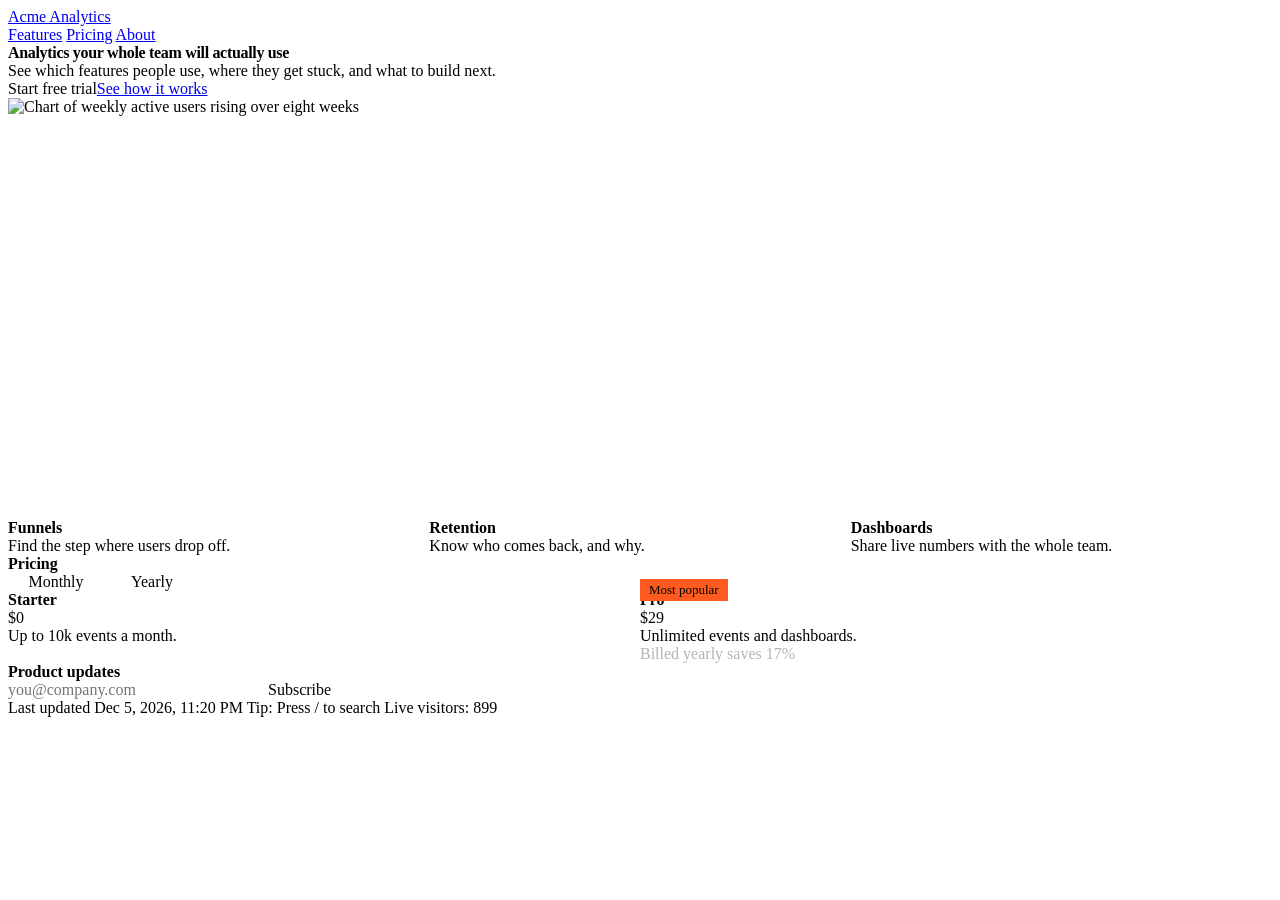
==== examples/sample-site/index.html @ 09cdd817 "Redesign the sample hero, pricing and newsletter (after) Head side of the demo: violet pill CTA with" ====
<!doctype html>
<html lang="en">
  <head>
    <meta charset="utf-8">
    <meta name="viewport" content="width=device-width, initial-scale=1">
    <title>Acme Analytics</title>
    <link rel="stylesheet" href="styles.css">
    <link rel="stylesheet" href="home.css">
    <script>
      const params = new URLSearchParams(location.search);
      if (params.get('theme') === 'dark') document.documentElement.dataset.theme = 'dark';
      if (params.get('hero')) document.documentElement.dataset.hero = params.get('hero');
    </script>
  </head>
  <body>
    <header class="site-header">
      <div class="container">
        <a class="logo" href="/">Acme Analytics</a>
        <nav class="nav" aria-label="Main">
          <a href="#features">Features</a>
          <a href="#pricing">Pricing</a>
          <a href="/about.html">About</a>
        </nav>
      </div>
    </header>

    <main class="container">
      <section class="hero">
        <div class="hero-copy">
          <h1>Analytics your whole team will actually use</h1>
          <p>See which features people use, where they get stuck, and what to build next.</p>
          <div class="hero-actions">
            <a class="cta" href="#pricing">Start free trial</a>
            <a class="secondary" href="#features">See how it works</a>
          </div>
        </div>
        <img class="hero-art" src="assets/chart.svg" width="960" height="320" alt="Chart of weekly active users rising over eight weeks">
      </section>

      <section id="features" class="features">
        <article class="card">
          <h3>Funnels</h3>
          <p>Find the step where users drop off.</p>
        </article>
        <article class="card">
          <h3>Retention</h3>
          <p>Know who comes back, and why.</p>
        </article>
        <article class="card">
          <h3>Dashboards</h3>
          <p>Share live numbers with the whole team.</p>
        </article>
      </section>

      <section id="pricing" class="pricing">
        <h2>Pricing</h2>
        <div class="tabs" role="tablist" aria-label="Billing period" data-active="monthly">
          <span class="tab-indicator" aria-hidden="true"></span>
          <button class="tab" role="tab" aria-selected="true" data-tab="monthly">Monthly</button>
          <button class="tab" role="tab" aria-selected="false" data-tab="yearly">Yearly</button>
        </div>
        <div class="plans" data-billing="monthly">
          <article class="plan">
            <h3>Starter</h3>
            <p class="price"><span class="amount monthly">$0</span><span class="amount yearly">$0</span></p>
            <p>Up to 10k events a month.</p>
          </article>
          <article class="plan plan--pro">
            <span class="badge">Most popular</span>
            <h3>Pro</h3>
            <p class="price"><span class="amount monthly">$29</span><span class="amount yearly">$24</span></p>
            <p>Unlimited events and dashboards.</p>
            <p class="price-note">Billed yearly saves 17%</p>
          </article>
        </div>
      </section>

      <section class="newsletter">
        <h2>Product updates</h2>
        <form onsubmit="return false">
          <input id="email" type="email" placeholder="you@company.com" tabindex="1">
          <button type="submit">Subscribe</button>
        </form>
      </section>
    </main>

    <footer class="site-footer">
      <div class="container">
        <span>Last updated <span id="updated"></span></span>
        <span>Tip: <span id="tip"></span></span>
        <span class="live" data-ui-diff-mask>Live visitors: <span id="visitors"></span></span>
      </div>
    </footer>

    <script>
      document.getElementById('updated').textContent = new Date().toLocaleString('en-US', { dateStyle: 'medium', timeStyle: 'short', timeZone: 'UTC' });
      const tips = ['Press / to search', 'Pin dashboards to your sidebar', 'Share reports with a link', 'Schedule weekly digests'];
      document.getElementById('tip').textContent = tips[Math.floor(Math.random() * tips.length)];
      document.getElementById('visitors').textContent = String(100 + (Math.floor(performance.now() * 1000) % 900));

      const tabs = document.querySelector('.tabs');
      for (const tab of document.querySelectorAll('[data-tab]')) {
        tab.addEventListener('click', () => {
          tabs.dataset.active = tab.dataset.tab;
          document.querySelector('.plans').dataset.billing = tab.dataset.tab;
          for (const other of document.querySelectorAll('[data-tab]')) other.setAttribute('aria-selected', String(other === tab));
        });
      }
    </script>
  </body>
</html>
---- examples/sample-site/home.css ----
@keyframes rise {
  from {
    opacity: 0;
    transform: translateY(12px);
  }
  to {
    opacity: 1;
    transform: none;
  }
}

.hero {
  padding: var(--space-16) 0 var(--space-12);
}

.hero h1 {
  max-width: 760px;
  margin: 0 0 var(--space-4);
  font-size: var(--font-size-5xl);
  line-height: 1.1;
  letter-spacing: -0.02em;
  animation: rise 600ms ease both;
}

.hero p {
  max-width: 560px;
  margin: 0 0 var(--space-8);
  color: var(--muted);
  font-size: var(--font-size-lg);
}

.hero-actions {
  display: flex;
  align-items: center;
  gap: var(--space-5);
}

.cta {
  display: inline-block;
  padding: var(--space-3) var(--space-6);
  border-radius: var(--radius-full);
  background: var(--color-violet-600);
  color: var(--color-neutral-0);
  font-weight: var(--font-weight-semibold);
  text-decoration: none;
  transition: transform 300ms ease, box-shadow 300ms ease, background-color 300ms ease;
}

.cta:hover {
  background: var(--color-violet-500);
  box-shadow: 0 12px 28px rgba(124, 58, 237, 0.35);
  transform: translateY(-3px) scale(1.04);
}

.secondary {
  font-weight: var(--font-weight-medium);
}

.hero-art {
  display: block;
  width: 100%;
  height: auto;
  margin-top: var(--space-10);
  border: 1px solid var(--border);
  border-radius: var(--radius-lg);
  background: var(--surface);
}

.features {
  display: grid;
  grid-template-columns: repeat(3, 1fr);
  gap: var(--space-6);
  padding: var(--space-12) 0;
}

.card,
.plan {
  position: relative;
  padding: var(--space-6);
  border: 1px solid var(--border);
  border-radius: var(--radius-md);
  background: var(--surface);
}

.card h3,
.plan h3 {
  margin: 0 0 var(--space-2);
  font-size: var(--font-size-lg);
}

.card p {
  margin: 0;
  color: var(--muted);
  font-size: var(--font-size-sm);
}

.pricing h2,
.newsletter h2 {
  margin: 0 0 var(--space-6);
  font-size: var(--font-size-2xl);
}

.tabs {
  position: relative;
  display: inline-grid;
  grid-template-columns: 1fr 1fr;
  margin-bottom: var(--space-6);
  padding: var(--space-1);
  border: 1px solid var(--border);
  border-radius: var(--radius-full);
  background: var(--surface);
}

.tab {
  position: relative;
  z-index: 1;
  min-width: 96px;
  padding: var(--space-2) var(--space-4);
  border: 0;
  background: transparent;
  color: var(--muted);
  font: inherit;
  font-weight: var(--font-weight-medium);
  cursor: pointer;
}

.tab[aria-selected="true"] {
  color: var(--color-neutral-0);
}

.tab-indicator {
  position: absolute;
  top: var(--space-1);
  bottom: var(--space-1);
  left: var(--space-1);
  width: calc(50% - var(--space-1));
  border-radius: var(--radius-full);
  background: var(--color-violet-600);
  transition: transform 450ms cubic-bezier(0.2, 0.8, 0.2, 1);
}

.tabs[data-active="yearly"] .tab-indicator {
  transform: translateX(100%);
}

.plans {
  display: grid;
  grid-template-columns: repeat(2, 1fr);
  gap: var(--space-6);
}

.plan--pro {
  border: 2px solid var(--color-violet-600);
}

.badge {
  position: absolute;
  top: -12px;
  right: var(--space-4);
  padding: 3px 9px;
  border-radius: var(--radius-full);
  background: #ff5a1f;
  color: var(--color-neutral-0);
  font-size: 13px;
  font-weight: var(--font-weight-semibold);
}

.plan .price {
  margin: 0 0 var(--space-2);
  font-size: var(--font-size-4xl);
  font-weight: var(--font-weight-bold);
}

.amount.yearly,
.plans[data-billing="yearly"] .amount.monthly {
  display: none;
}

.plans[data-billing="yearly"] .amount.yearly {
  display: inline;
  animation: rise 400ms ease both;
}

.plan p {
  margin: 0;
  color: var(--muted);
}

.plan .price-note {
  margin-top: var(--space-2);
  color: #b4b4b4;
  font-size: var(--font-size-sm);
}

.pricing,
.newsletter {
  padding: var(--space-12) 0;
}

.newsletter form {
  display: flex;
  flex-wrap: wrap;
  align-items: flex-end;
  gap: var(--space-3);
}

.newsletter input {
  min-width: 260px;
  padding: var(--space-2) var(--space-3);
  border: 1px solid var(--border);
  border-radius: var(--radius-sm);
  background: var(--bg);
  color: var(--text);
  font: inherit;
}

.newsletter button {
  padding: var(--space-2) var(--space-4);
  border: 0;
  border-radius: var(--radius-sm);
  background: var(--text);
  color: var(--bg);
  font: inherit;
  font-weight: var(--font-weight-semibold);
}

/* Hero variants for review: ?hero=1..4 */
[data-hero="2"] .hero {
  text-align: center;
}

[data-hero="2"] .hero h1,
[data-hero="2"] .hero p {
  margin-inline: auto;
}

[data-hero="2"] .hero-actions {
  justify-content: center;
}

[data-hero="3"] .hero {
  margin: var(--space-8) calc(-1 * var(--space-6)) 0;
  padding: var(--space-12) var(--space-8);
  border-radius: var(--radius-lg);
  background: var(--color-neutral-900);
  color: var(--color-neutral-0);
}

[data-hero="3"] .hero p {
  color: var(--color-neutral-400);
}

[data-hero="3"] .hero .secondary {
  color: var(--color-neutral-0);
}

[data-hero="4"] .hero {
  display: grid;
  grid-template-columns: 1fr 1fr;
  align-items: center;
  gap: var(--space-10);
}

[data-hero="4"] .hero h1 {
  font-size: var(--font-size-4xl);
}

[data-hero="4"] .hero-art {
  margin-top: 0;
}

@media (max-width: 640px) {
  .hero h1 {
    font-size: var(--font-size-4xl);
  }

  .features,
  .plans {
    grid-template-columns: 1fr;
  }
}
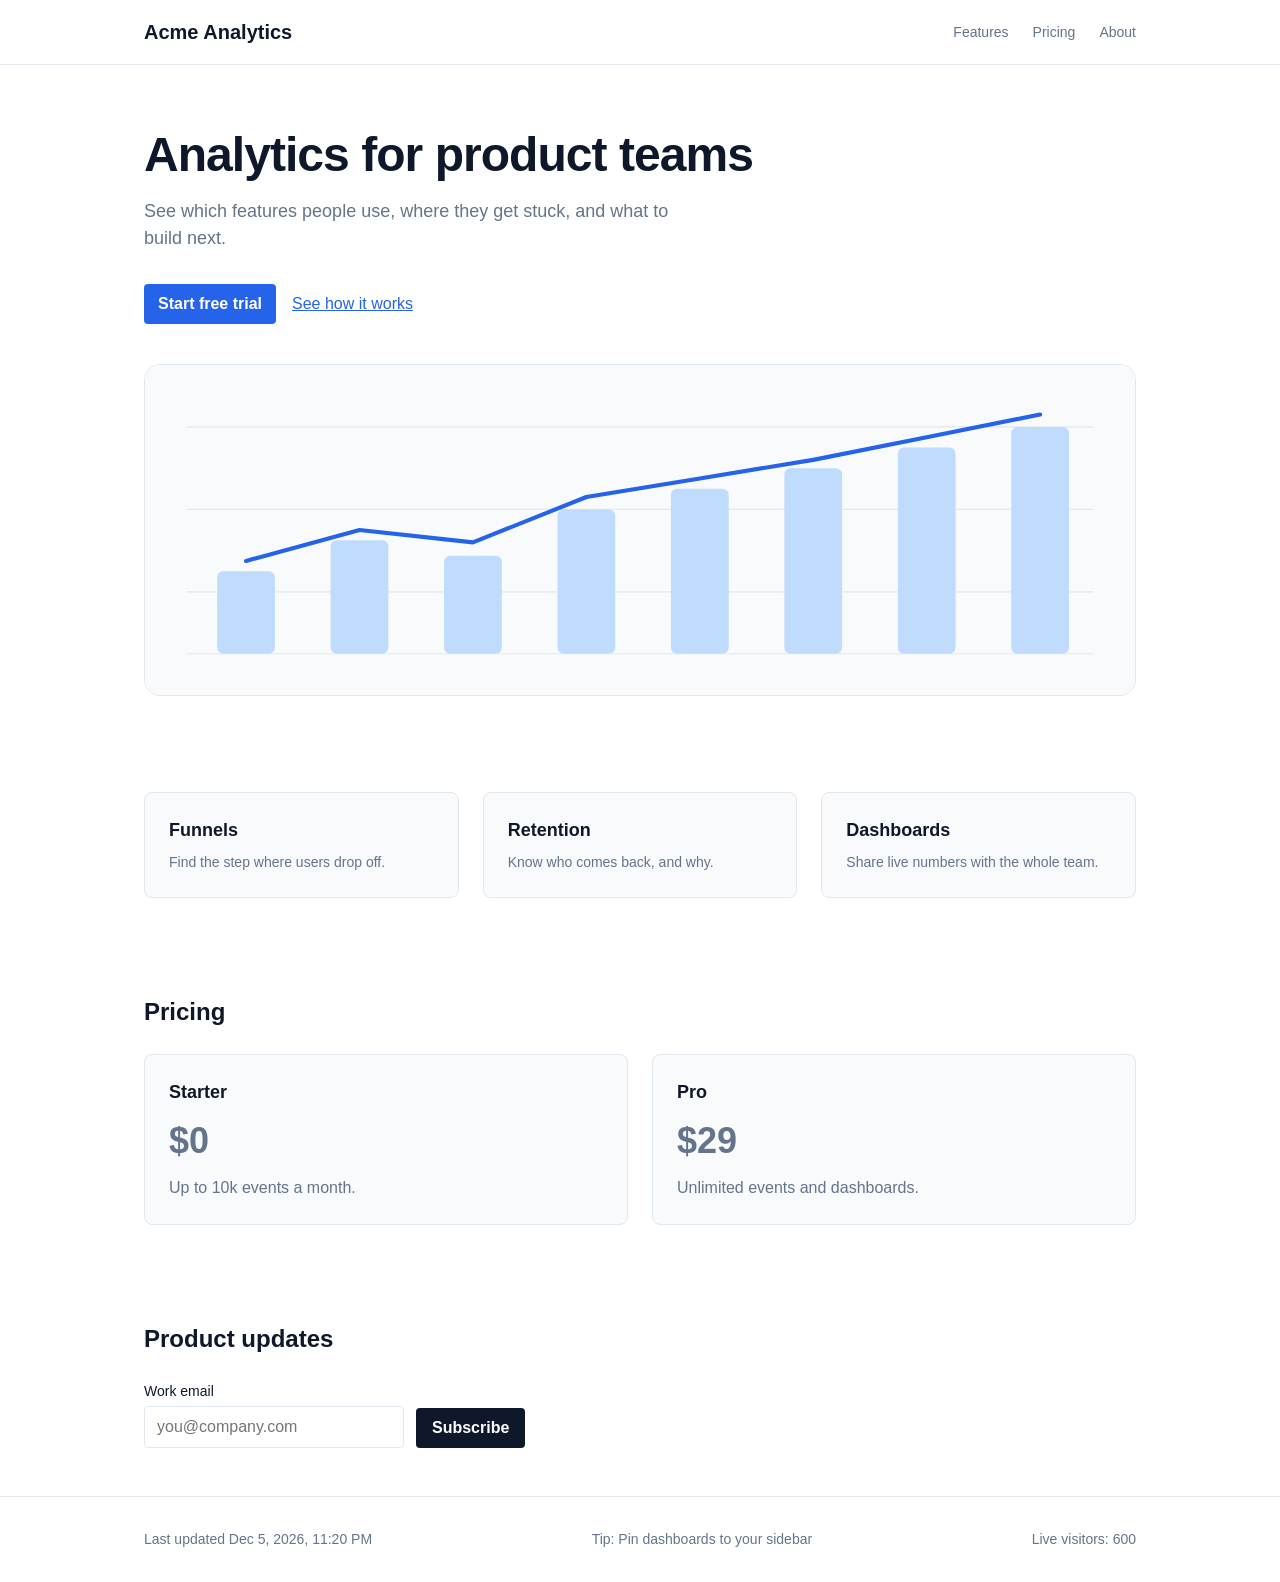
==== commit 6737326b: "Add sample site for the end-to-end demo (before) A tiny static landing page with a zero-dependency s" ====
--- a/examples/sample-site/index.html
+++ b/examples/sample-site/index.html
@@ -7,9 +7,7 @@
     <link rel="stylesheet" href="styles.css">
     <link rel="stylesheet" href="home.css">
     <script>
-      const params = new URLSearchParams(location.search);
-      if (params.get('theme') === 'dark') document.documentElement.dataset.theme = 'dark';
-      if (params.get('hero')) document.documentElement.dataset.hero = params.get('hero');
+      if (new URLSearchParams(location.search).get('theme') === 'dark') document.documentElement.dataset.theme = 'dark';
     </script>
   </head>
   <body>
@@ -27,14 +25,14 @@
     <main class="container">
       <section class="hero">
         <div class="hero-copy">
-          <h1>Analytics your whole team will actually use</h1>
+          <h1>Analytics for product teams</h1>
           <p>See which features people use, where they get stuck, and what to build next.</p>
           <div class="hero-actions">
             <a class="cta" href="#pricing">Start free trial</a>
             <a class="secondary" href="#features">See how it works</a>
           </div>
         </div>
-        <img class="hero-art" src="assets/chart.svg" width="960" height="320" alt="Chart of weekly active users rising over eight weeks">
+        <img class="hero-art" src="assets/chart.svg" width="960" height="320">
       </section>
 
       <section id="features" class="features">
@@ -54,23 +52,16 @@
 
       <section id="pricing" class="pricing">
         <h2>Pricing</h2>
-        <div class="tabs" role="tablist" aria-label="Billing period" data-active="monthly">
-          <span class="tab-indicator" aria-hidden="true"></span>
-          <button class="tab" role="tab" aria-selected="true" data-tab="monthly">Monthly</button>
-          <button class="tab" role="tab" aria-selected="false" data-tab="yearly">Yearly</button>
-        </div>
-        <div class="plans" data-billing="monthly">
+        <div class="plans">
           <article class="plan">
             <h3>Starter</h3>
-            <p class="price"><span class="amount monthly">$0</span><span class="amount yearly">$0</span></p>
+            <p class="price">$0</p>
             <p>Up to 10k events a month.</p>
           </article>
-          <article class="plan plan--pro">
-            <span class="badge">Most popular</span>
+          <article class="plan">
             <h3>Pro</h3>
-            <p class="price"><span class="amount monthly">$29</span><span class="amount yearly">$24</span></p>
+            <p class="price">$29</p>
             <p>Unlimited events and dashboards.</p>
-            <p class="price-note">Billed yearly saves 17%</p>
           </article>
         </div>
       </section>
@@ -78,7 +69,10 @@
       <section class="newsletter">
         <h2>Product updates</h2>
         <form onsubmit="return false">
-          <input id="email" type="email" placeholder="you@company.com" tabindex="1">
+          <div>
+            <label for="email">Work email</label>
+            <input id="email" type="email" placeholder="you@company.com">
+          </div>
           <button type="submit">Subscribe</button>
         </form>
       </section>
@@ -97,15 +91,6 @@
       const tips = ['Press / to search', 'Pin dashboards to your sidebar', 'Share reports with a link', 'Schedule weekly digests'];
       document.getElementById('tip').textContent = tips[Math.floor(Math.random() * tips.length)];
       document.getElementById('visitors').textContent = String(100 + (Math.floor(performance.now() * 1000) % 900));
-
-      const tabs = document.querySelector('.tabs');
-      for (const tab of document.querySelectorAll('[data-tab]')) {
-        tab.addEventListener('click', () => {
-          tabs.dataset.active = tab.dataset.tab;
-          document.querySelector('.plans').dataset.billing = tab.dataset.tab;
-          for (const other of document.querySelectorAll('[data-tab]')) other.setAttribute('aria-selected', String(other === tab));
-        });
-      }
     </script>
   </body>
 </html>
--- a/examples/sample-site/styles.css
+++ b/examples/sample-site/styles.css
@@ -0,0 +1,78 @@
+@import url("tokens.css");
+
+* {
+  box-sizing: border-box;
+}
+
+body {
+  margin: 0;
+  font-family: var(--font-sans);
+  font-size: var(--font-size-md);
+  line-height: 1.5;
+  color: var(--text);
+  background: var(--bg);
+}
+
+a {
+  color: var(--color-brand-500);
+}
+
+.container {
+  max-width: 1040px;
+  margin: 0 auto;
+  padding: 0 var(--space-6);
+}
+
+.site-header {
+  border-bottom: 1px solid var(--border);
+}
+
+.site-header .container {
+  display: flex;
+  align-items: center;
+  justify-content: space-between;
+  height: 64px;
+}
+
+.logo {
+  color: var(--text);
+  font-size: var(--font-size-xl);
+  font-weight: var(--font-weight-bold);
+  text-decoration: none;
+}
+
+.nav {
+  display: flex;
+  gap: var(--space-6);
+}
+
+.nav a {
+  color: var(--muted);
+  font-size: var(--font-size-sm);
+  font-weight: var(--font-weight-medium);
+  text-decoration: none;
+}
+
+.site-footer {
+  border-top: 1px solid var(--border);
+  padding: var(--space-8) 0;
+  color: var(--muted);
+  font-size: var(--font-size-sm);
+}
+
+.site-footer .container {
+  display: flex;
+  flex-wrap: wrap;
+  justify-content: space-between;
+  gap: var(--space-4);
+}
+
+.live {
+  font-variant-numeric: tabular-nums;
+}
+
+@media (max-width: 640px) {
+  .nav {
+    display: none;
+  }
+}
--- a/examples/sample-site/home.css
+++ b/examples/sample-site/home.css
@@ -1,25 +1,12 @@
-@keyframes rise {
-  from {
-    opacity: 0;
-    transform: translateY(12px);
-  }
-  to {
-    opacity: 1;
-    transform: none;
-  }
-}
-
 .hero {
   padding: var(--space-16) 0 var(--space-12);
 }
 
 .hero h1 {
-  max-width: 760px;
   margin: 0 0 var(--space-4);
   font-size: var(--font-size-5xl);
   line-height: 1.1;
   letter-spacing: -0.02em;
-  animation: rise 600ms ease both;
 }
 
 .hero p {
@@ -32,24 +19,17 @@
 .hero-actions {
   display: flex;
   align-items: center;
-  gap: var(--space-5);
+  gap: var(--space-4);
 }
 
 .cta {
   display: inline-block;
-  padding: var(--space-3) var(--space-6);
-  border-radius: var(--radius-full);
-  background: var(--color-violet-600);
+  padding: 8px 14px;
+  border-radius: var(--radius-sm);
+  background: var(--color-brand-500);
   color: var(--color-neutral-0);
   font-weight: var(--font-weight-semibold);
   text-decoration: none;
-  transition: transform 300ms ease, box-shadow 300ms ease, background-color 300ms ease;
-}
-
-.cta:hover {
-  background: var(--color-violet-500);
-  box-shadow: 0 12px 28px rgba(124, 58, 237, 0.35);
-  transform: translateY(-3px) scale(1.04);
 }
 
 .secondary {
@@ -75,7 +55,6 @@
 
 .card,
 .plan {
-  position: relative;
   padding: var(--space-6);
   border: 1px solid var(--border);
   border-radius: var(--radius-md);
@@ -100,69 +79,10 @@
   font-size: var(--font-size-2xl);
 }
 
-.tabs {
-  position: relative;
-  display: inline-grid;
-  grid-template-columns: 1fr 1fr;
-  margin-bottom: var(--space-6);
-  padding: var(--space-1);
-  border: 1px solid var(--border);
-  border-radius: var(--radius-full);
-  background: var(--surface);
-}
-
-.tab {
-  position: relative;
-  z-index: 1;
-  min-width: 96px;
-  padding: var(--space-2) var(--space-4);
-  border: 0;
-  background: transparent;
-  color: var(--muted);
-  font: inherit;
-  font-weight: var(--font-weight-medium);
-  cursor: pointer;
-}
-
-.tab[aria-selected="true"] {
-  color: var(--color-neutral-0);
-}
-
-.tab-indicator {
-  position: absolute;
-  top: var(--space-1);
-  bottom: var(--space-1);
-  left: var(--space-1);
-  width: calc(50% - var(--space-1));
-  border-radius: var(--radius-full);
-  background: var(--color-violet-600);
-  transition: transform 450ms cubic-bezier(0.2, 0.8, 0.2, 1);
-}
-
-.tabs[data-active="yearly"] .tab-indicator {
-  transform: translateX(100%);
-}
-
 .plans {
   display: grid;
   grid-template-columns: repeat(2, 1fr);
   gap: var(--space-6);
-}
-
-.plan--pro {
-  border: 2px solid var(--color-violet-600);
-}
-
-.badge {
-  position: absolute;
-  top: -12px;
-  right: var(--space-4);
-  padding: 3px 9px;
-  border-radius: var(--radius-full);
-  background: #ff5a1f;
-  color: var(--color-neutral-0);
-  font-size: 13px;
-  font-weight: var(--font-weight-semibold);
 }
 
 .plan .price {
@@ -171,25 +91,9 @@
   font-weight: var(--font-weight-bold);
 }
 
-.amount.yearly,
-.plans[data-billing="yearly"] .amount.monthly {
-  display: none;
-}
-
-.plans[data-billing="yearly"] .amount.yearly {
-  display: inline;
-  animation: rise 400ms ease both;
-}
-
 .plan p {
   margin: 0;
   color: var(--muted);
-}
-
-.plan .price-note {
-  margin-top: var(--space-2);
-  color: #b4b4b4;
-  font-size: var(--font-size-sm);
 }
 
 .pricing,
@@ -202,6 +106,13 @@
   flex-wrap: wrap;
   align-items: flex-end;
   gap: var(--space-3);
+}
+
+.newsletter label {
+  display: block;
+  margin-bottom: var(--space-1);
+  font-size: var(--font-size-sm);
+  font-weight: var(--font-weight-medium);
 }
 
 .newsletter input {
@@ -224,51 +135,6 @@
   font-weight: var(--font-weight-semibold);
 }
 
-/* Hero variants for review: ?hero=1..4 */
-[data-hero="2"] .hero {
-  text-align: center;
-}
-
-[data-hero="2"] .hero h1,
-[data-hero="2"] .hero p {
-  margin-inline: auto;
-}
-
-[data-hero="2"] .hero-actions {
-  justify-content: center;
-}
-
-[data-hero="3"] .hero {
-  margin: var(--space-8) calc(-1 * var(--space-6)) 0;
-  padding: var(--space-12) var(--space-8);
-  border-radius: var(--radius-lg);
-  background: var(--color-neutral-900);
-  color: var(--color-neutral-0);
-}
-
-[data-hero="3"] .hero p {
-  color: var(--color-neutral-400);
-}
-
-[data-hero="3"] .hero .secondary {
-  color: var(--color-neutral-0);
-}
-
-[data-hero="4"] .hero {
-  display: grid;
-  grid-template-columns: 1fr 1fr;
-  align-items: center;
-  gap: var(--space-10);
-}
-
-[data-hero="4"] .hero h1 {
-  font-size: var(--font-size-4xl);
-}
-
-[data-hero="4"] .hero-art {
-  margin-top: 0;
-}
-
 @media (max-width: 640px) {
   .hero h1 {
     font-size: var(--font-size-4xl);
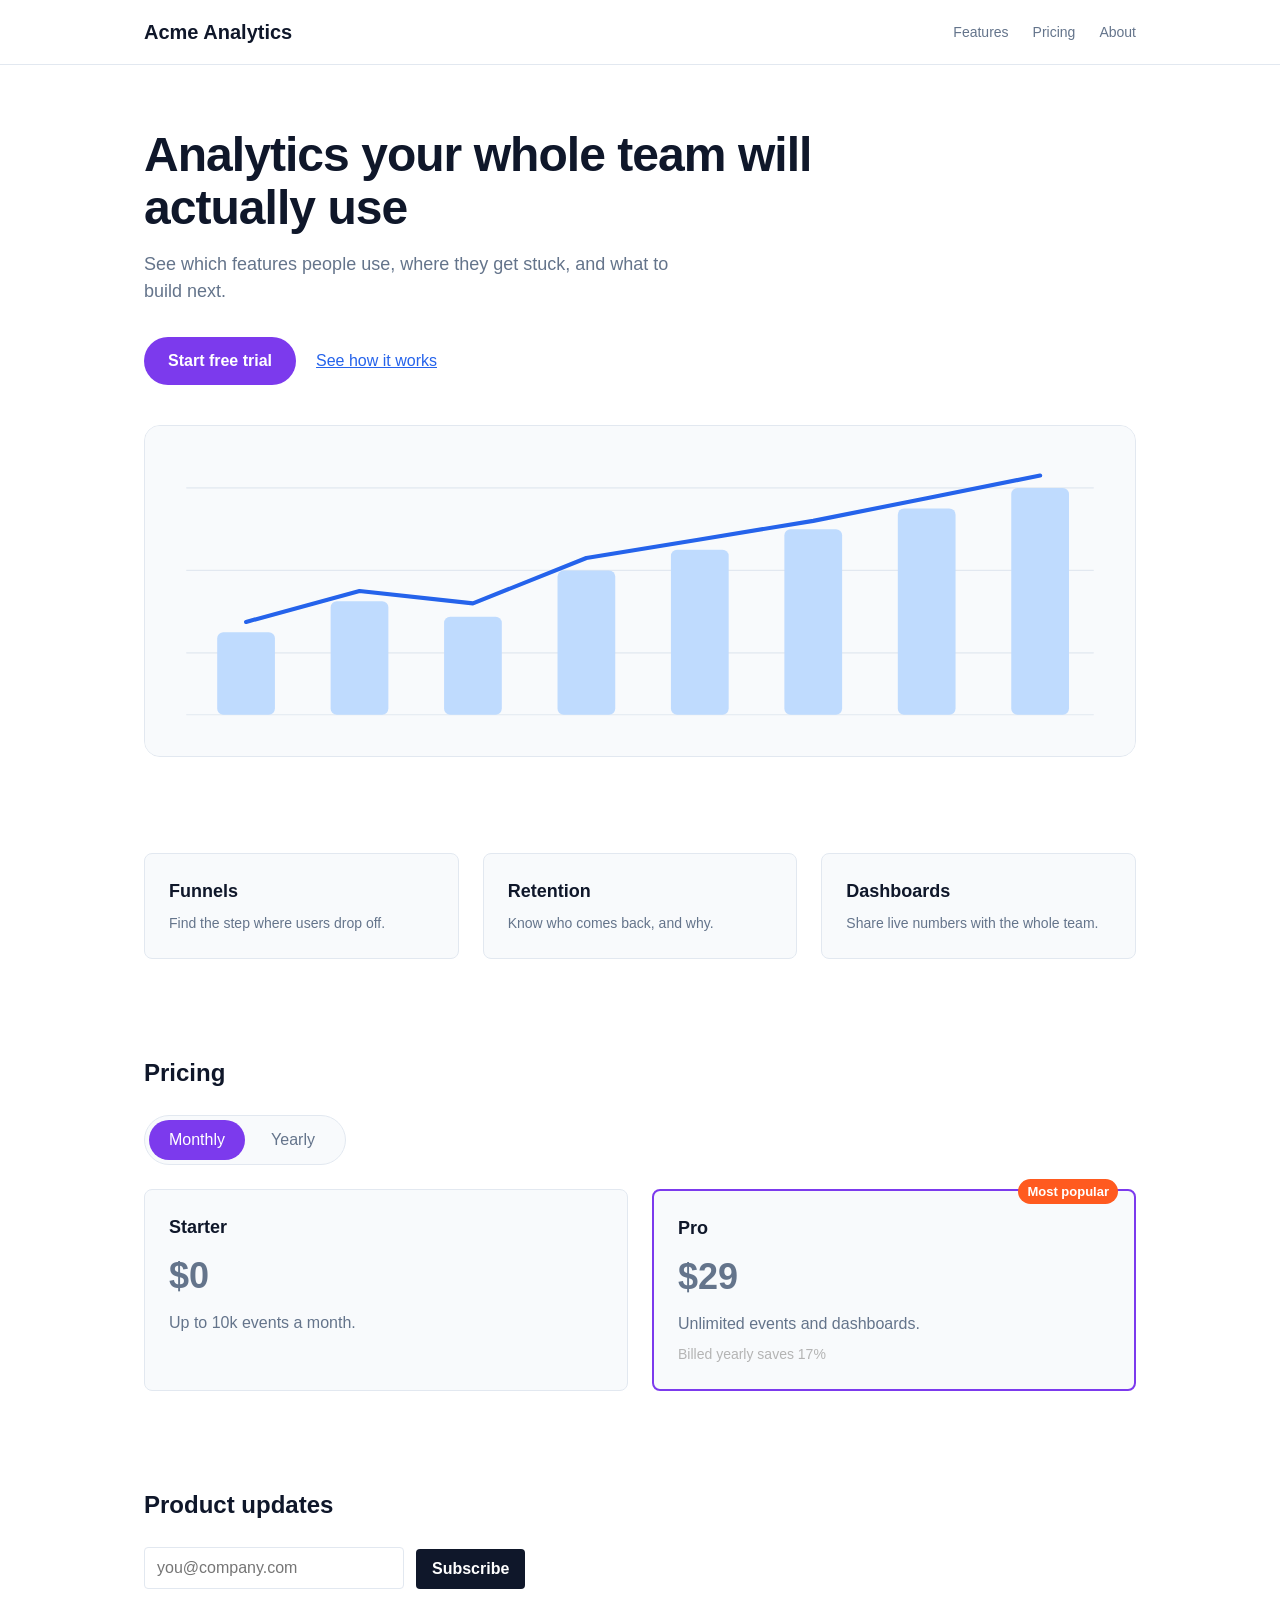
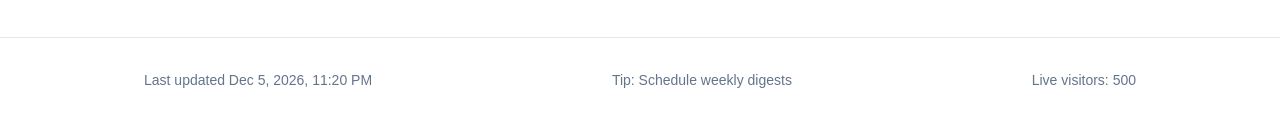
==== commit 5b9ea177: "Merge pull request #1 from psychedelichip/feature/ui-diff-skill-a766 Add ui-diff agent skill: before" ====
--- a/examples/sample-site/index.html
+++ b/examples/sample-site/index.html
@@ -7,7 +7,9 @@
     <link rel="stylesheet" href="styles.css">
     <link rel="stylesheet" href="home.css">
     <script>
-      if (new URLSearchParams(location.search).get('theme') === 'dark') document.documentElement.dataset.theme = 'dark';
+      const params = new URLSearchParams(location.search);
+      if (params.get('theme') === 'dark') document.documentElement.dataset.theme = 'dark';
+      if (params.get('hero')) document.documentElement.dataset.hero = params.get('hero');
     </script>
   </head>
   <body>
@@ -25,14 +27,14 @@
     <main class="container">
       <section class="hero">
         <div class="hero-copy">
-          <h1>Analytics for product teams</h1>
+          <h1>Analytics your whole team will actually use</h1>
           <p>See which features people use, where they get stuck, and what to build next.</p>
           <div class="hero-actions">
             <a class="cta" href="#pricing">Start free trial</a>
             <a class="secondary" href="#features">See how it works</a>
           </div>
         </div>
-        <img class="hero-art" src="assets/chart.svg" width="960" height="320">
+        <img class="hero-art" src="assets/chart.svg" width="960" height="320" alt="Chart of weekly active users rising over eight weeks">
       </section>
 
       <section id="features" class="features">
@@ -52,16 +54,23 @@
 
       <section id="pricing" class="pricing">
         <h2>Pricing</h2>
-        <div class="plans">
+        <div class="tabs" role="tablist" aria-label="Billing period" data-active="monthly">
+          <span class="tab-indicator" aria-hidden="true"></span>
+          <button class="tab" role="tab" aria-selected="true" data-tab="monthly">Monthly</button>
+          <button class="tab" role="tab" aria-selected="false" data-tab="yearly">Yearly</button>
+        </div>
+        <div class="plans" data-billing="monthly">
           <article class="plan">
             <h3>Starter</h3>
-            <p class="price">$0</p>
+            <p class="price"><span class="amount monthly">$0</span><span class="amount yearly">$0</span></p>
             <p>Up to 10k events a month.</p>
           </article>
-          <article class="plan">
+          <article class="plan plan--pro">
+            <span class="badge">Most popular</span>
             <h3>Pro</h3>
-            <p class="price">$29</p>
+            <p class="price"><span class="amount monthly">$29</span><span class="amount yearly">$24</span></p>
             <p>Unlimited events and dashboards.</p>
+            <p class="price-note">Billed yearly saves 17%</p>
           </article>
         </div>
       </section>
@@ -69,10 +78,7 @@
       <section class="newsletter">
         <h2>Product updates</h2>
         <form onsubmit="return false">
-          <div>
-            <label for="email">Work email</label>
-            <input id="email" type="email" placeholder="you@company.com">
-          </div>
+          <input id="email" type="email" placeholder="you@company.com" tabindex="1">
           <button type="submit">Subscribe</button>
         </form>
       </section>
@@ -91,6 +97,15 @@
       const tips = ['Press / to search', 'Pin dashboards to your sidebar', 'Share reports with a link', 'Schedule weekly digests'];
       document.getElementById('tip').textContent = tips[Math.floor(Math.random() * tips.length)];
       document.getElementById('visitors').textContent = String(100 + (Math.floor(performance.now() * 1000) % 900));
+
+      const tabs = document.querySelector('.tabs');
+      for (const tab of document.querySelectorAll('[data-tab]')) {
+        tab.addEventListener('click', () => {
+          tabs.dataset.active = tab.dataset.tab;
+          document.querySelector('.plans').dataset.billing = tab.dataset.tab;
+          for (const other of document.querySelectorAll('[data-tab]')) other.setAttribute('aria-selected', String(other === tab));
+        });
+      }
     </script>
   </body>
 </html>
--- a/examples/sample-site/home.css
+++ b/examples/sample-site/home.css
@@ -1,12 +1,25 @@
+@keyframes rise {
+  from {
+    opacity: 0;
+    transform: translateY(12px);
+  }
+  to {
+    opacity: 1;
+    transform: none;
+  }
+}
+
 .hero {
   padding: var(--space-16) 0 var(--space-12);
 }
 
 .hero h1 {
+  max-width: 760px;
   margin: 0 0 var(--space-4);
   font-size: var(--font-size-5xl);
   line-height: 1.1;
   letter-spacing: -0.02em;
+  animation: rise 600ms ease both;
 }
 
 .hero p {
@@ -19,17 +32,24 @@
 .hero-actions {
   display: flex;
   align-items: center;
-  gap: var(--space-4);
+  gap: var(--space-5);
 }
 
 .cta {
   display: inline-block;
-  padding: 8px 14px;
-  border-radius: var(--radius-sm);
-  background: var(--color-brand-500);
+  padding: var(--space-3) var(--space-6);
+  border-radius: var(--radius-full);
+  background: var(--color-violet-600);
   color: var(--color-neutral-0);
   font-weight: var(--font-weight-semibold);
   text-decoration: none;
+  transition: transform 300ms ease, box-shadow 300ms ease, background-color 300ms ease;
+}
+
+.cta:hover {
+  background: var(--color-violet-500);
+  box-shadow: 0 12px 28px rgba(124, 58, 237, 0.35);
+  transform: translateY(-3px) scale(1.04);
 }
 
 .secondary {
@@ -55,6 +75,7 @@
 
 .card,
 .plan {
+  position: relative;
   padding: var(--space-6);
   border: 1px solid var(--border);
   border-radius: var(--radius-md);
@@ -79,21 +100,96 @@
   font-size: var(--font-size-2xl);
 }
 
+.tabs {
+  position: relative;
+  display: inline-grid;
+  grid-template-columns: 1fr 1fr;
+  margin-bottom: var(--space-6);
+  padding: var(--space-1);
+  border: 1px solid var(--border);
+  border-radius: var(--radius-full);
+  background: var(--surface);
+}
+
+.tab {
+  position: relative;
+  z-index: 1;
+  min-width: 96px;
+  padding: var(--space-2) var(--space-4);
+  border: 0;
+  background: transparent;
+  color: var(--muted);
+  font: inherit;
+  font-weight: var(--font-weight-medium);
+  cursor: pointer;
+}
+
+.tab[aria-selected="true"] {
+  color: var(--color-neutral-0);
+}
+
+.tab-indicator {
+  position: absolute;
+  top: var(--space-1);
+  bottom: var(--space-1);
+  left: var(--space-1);
+  width: calc(50% - var(--space-1));
+  border-radius: var(--radius-full);
+  background: var(--color-violet-600);
+  transition: transform 450ms cubic-bezier(0.2, 0.8, 0.2, 1);
+}
+
+.tabs[data-active="yearly"] .tab-indicator {
+  transform: translateX(100%);
+}
+
 .plans {
   display: grid;
   grid-template-columns: repeat(2, 1fr);
   gap: var(--space-6);
 }
 
+.plan--pro {
+  border: 2px solid var(--color-violet-600);
+}
+
+.badge {
+  position: absolute;
+  top: -12px;
+  right: var(--space-4);
+  padding: 3px 9px;
+  border-radius: var(--radius-full);
+  background: #ff5a1f;
+  color: var(--color-neutral-0);
+  font-size: 13px;
+  font-weight: var(--font-weight-semibold);
+}
+
 .plan .price {
   margin: 0 0 var(--space-2);
   font-size: var(--font-size-4xl);
   font-weight: var(--font-weight-bold);
 }
 
+.amount.yearly,
+.plans[data-billing="yearly"] .amount.monthly {
+  display: none;
+}
+
+.plans[data-billing="yearly"] .amount.yearly {
+  display: inline;
+  animation: rise 400ms ease both;
+}
+
 .plan p {
   margin: 0;
   color: var(--muted);
+}
+
+.plan .price-note {
+  margin-top: var(--space-2);
+  color: #b4b4b4;
+  font-size: var(--font-size-sm);
 }
 
 .pricing,
@@ -106,13 +202,6 @@
   flex-wrap: wrap;
   align-items: flex-end;
   gap: var(--space-3);
-}
-
-.newsletter label {
-  display: block;
-  margin-bottom: var(--space-1);
-  font-size: var(--font-size-sm);
-  font-weight: var(--font-weight-medium);
 }
 
 .newsletter input {
@@ -135,6 +224,51 @@
   font-weight: var(--font-weight-semibold);
 }
 
+/* Hero variants for review: ?hero=1..4 */
+[data-hero="2"] .hero {
+  text-align: center;
+}
+
+[data-hero="2"] .hero h1,
+[data-hero="2"] .hero p {
+  margin-inline: auto;
+}
+
+[data-hero="2"] .hero-actions {
+  justify-content: center;
+}
+
+[data-hero="3"] .hero {
+  margin: var(--space-8) calc(-1 * var(--space-6)) 0;
+  padding: var(--space-12) var(--space-8);
+  border-radius: var(--radius-lg);
+  background: var(--color-neutral-900);
+  color: var(--color-neutral-0);
+}
+
+[data-hero="3"] .hero p {
+  color: var(--color-neutral-400);
+}
+
+[data-hero="3"] .hero .secondary {
+  color: var(--color-neutral-0);
+}
+
+[data-hero="4"] .hero {
+  display: grid;
+  grid-template-columns: 1fr 1fr;
+  align-items: center;
+  gap: var(--space-10);
+}
+
+[data-hero="4"] .hero h1 {
+  font-size: var(--font-size-4xl);
+}
+
+[data-hero="4"] .hero-art {
+  margin-top: 0;
+}
+
 @media (max-width: 640px) {
   .hero h1 {
     font-size: var(--font-size-4xl);
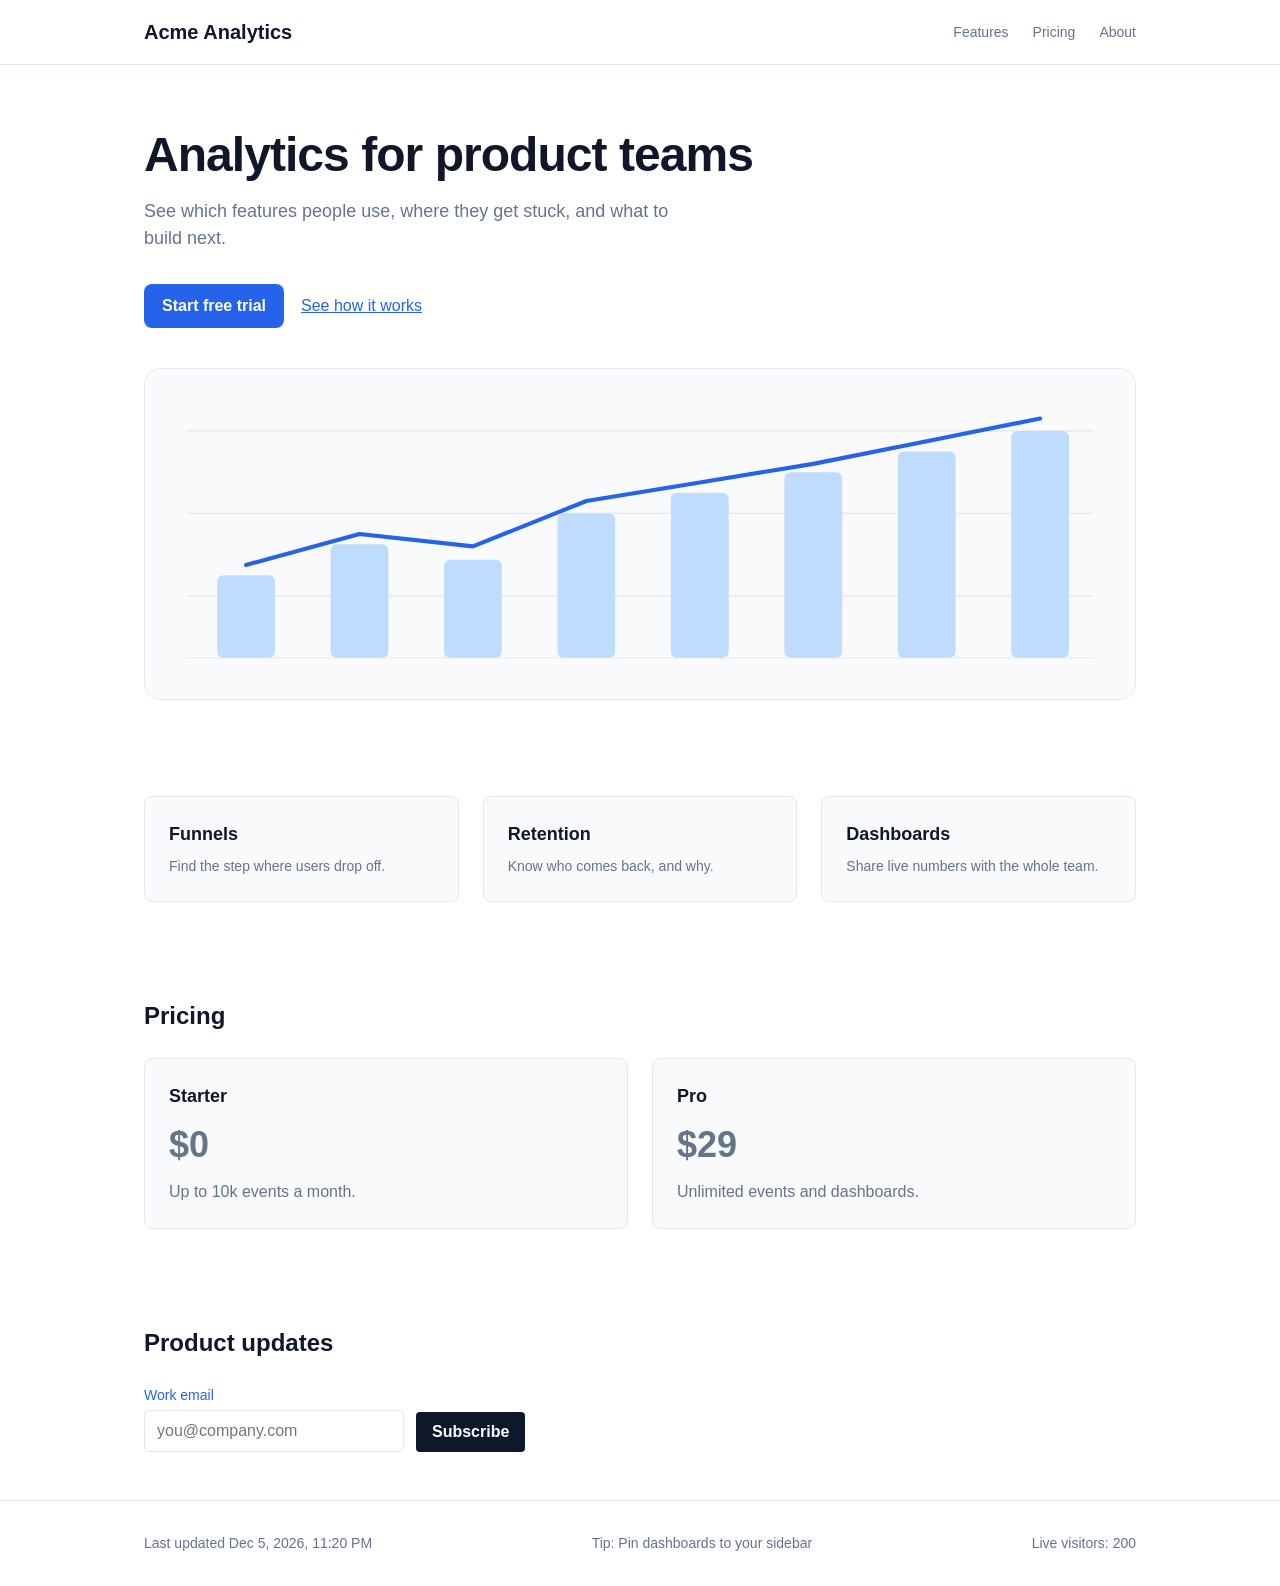
==== commit 47075318: "Make the sample after side a few small style tweaks The head page matches the before commit except a" ====
--- a/examples/sample-site/index.html
+++ b/examples/sample-site/index.html
@@ -7,9 +7,7 @@
     <link rel="stylesheet" href="styles.css">
     <link rel="stylesheet" href="home.css">
     <script>
-      const params = new URLSearchParams(location.search);
-      if (params.get('theme') === 'dark') document.documentElement.dataset.theme = 'dark';
-      if (params.get('hero')) document.documentElement.dataset.hero = params.get('hero');
+      if (new URLSearchParams(location.search).get('theme') === 'dark') document.documentElement.dataset.theme = 'dark';
     </script>
   </head>
   <body>
@@ -27,14 +25,14 @@
     <main class="container">
       <section class="hero">
         <div class="hero-copy">
-          <h1>Analytics your whole team will actually use</h1>
+          <h1>Analytics for product teams</h1>
           <p>See which features people use, where they get stuck, and what to build next.</p>
           <div class="hero-actions">
             <a class="cta" href="#pricing">Start free trial</a>
             <a class="secondary" href="#features">See how it works</a>
           </div>
         </div>
-        <img class="hero-art" src="assets/chart.svg" width="960" height="320" alt="Chart of weekly active users rising over eight weeks">
+        <img class="hero-art" src="assets/chart.svg" width="960" height="320">
       </section>
 
       <section id="features" class="features">
@@ -54,23 +52,16 @@
 
       <section id="pricing" class="pricing">
         <h2>Pricing</h2>
-        <div class="tabs" role="tablist" aria-label="Billing period" data-active="monthly">
-          <span class="tab-indicator" aria-hidden="true"></span>
-          <button class="tab" role="tab" aria-selected="true" data-tab="monthly">Monthly</button>
-          <button class="tab" role="tab" aria-selected="false" data-tab="yearly">Yearly</button>
-        </div>
-        <div class="plans" data-billing="monthly">
+        <div class="plans">
           <article class="plan">
             <h3>Starter</h3>
-            <p class="price"><span class="amount monthly">$0</span><span class="amount yearly">$0</span></p>
+            <p class="price">$0</p>
             <p>Up to 10k events a month.</p>
           </article>
-          <article class="plan plan--pro">
-            <span class="badge">Most popular</span>
+          <article class="plan">
             <h3>Pro</h3>
-            <p class="price"><span class="amount monthly">$29</span><span class="amount yearly">$24</span></p>
+            <p class="price">$29</p>
             <p>Unlimited events and dashboards.</p>
-            <p class="price-note">Billed yearly saves 17%</p>
           </article>
         </div>
       </section>
@@ -78,7 +69,10 @@
       <section class="newsletter">
         <h2>Product updates</h2>
         <form onsubmit="return false">
-          <input id="email" type="email" placeholder="you@company.com" tabindex="1">
+          <div>
+            <label for="email">Work email</label>
+            <input id="email" type="email" placeholder="you@company.com">
+          </div>
           <button type="submit">Subscribe</button>
         </form>
       </section>
@@ -97,15 +91,6 @@
       const tips = ['Press / to search', 'Pin dashboards to your sidebar', 'Share reports with a link', 'Schedule weekly digests'];
       document.getElementById('tip').textContent = tips[Math.floor(Math.random() * tips.length)];
       document.getElementById('visitors').textContent = String(100 + (Math.floor(performance.now() * 1000) % 900));
-
-      const tabs = document.querySelector('.tabs');
-      for (const tab of document.querySelectorAll('[data-tab]')) {
-        tab.addEventListener('click', () => {
-          tabs.dataset.active = tab.dataset.tab;
-          document.querySelector('.plans').dataset.billing = tab.dataset.tab;
-          for (const other of document.querySelectorAll('[data-tab]')) other.setAttribute('aria-selected', String(other === tab));
-        });
-      }
     </script>
   </body>
 </html>
--- a/examples/sample-site/home.css
+++ b/examples/sample-site/home.css
@@ -1,25 +1,12 @@
-@keyframes rise {
-  from {
-    opacity: 0;
-    transform: translateY(12px);
-  }
-  to {
-    opacity: 1;
-    transform: none;
-  }
-}
-
 .hero {
   padding: var(--space-16) 0 var(--space-12);
 }
 
 .hero h1 {
-  max-width: 760px;
   margin: 0 0 var(--space-4);
   font-size: var(--font-size-5xl);
   line-height: 1.1;
   letter-spacing: -0.02em;
-  animation: rise 600ms ease both;
 }
 
 .hero p {
@@ -32,24 +19,17 @@
 .hero-actions {
   display: flex;
   align-items: center;
-  gap: var(--space-5);
+  gap: 17px;
 }
 
 .cta {
   display: inline-block;
-  padding: var(--space-3) var(--space-6);
-  border-radius: var(--radius-full);
-  background: var(--color-violet-600);
+  padding: 10px 18px;
+  border-radius: var(--radius-md);
+  background: var(--color-brand-500);
   color: var(--color-neutral-0);
   font-weight: var(--font-weight-semibold);
   text-decoration: none;
-  transition: transform 300ms ease, box-shadow 300ms ease, background-color 300ms ease;
-}
-
-.cta:hover {
-  background: var(--color-violet-500);
-  box-shadow: 0 12px 28px rgba(124, 58, 237, 0.35);
-  transform: translateY(-3px) scale(1.04);
 }
 
 .secondary {
@@ -75,7 +55,6 @@
 
 .card,
 .plan {
-  position: relative;
   padding: var(--space-6);
   border: 1px solid var(--border);
   border-radius: var(--radius-md);
@@ -100,69 +79,10 @@
   font-size: var(--font-size-2xl);
 }
 
-.tabs {
-  position: relative;
-  display: inline-grid;
-  grid-template-columns: 1fr 1fr;
-  margin-bottom: var(--space-6);
-  padding: var(--space-1);
-  border: 1px solid var(--border);
-  border-radius: var(--radius-full);
-  background: var(--surface);
-}
-
-.tab {
-  position: relative;
-  z-index: 1;
-  min-width: 96px;
-  padding: var(--space-2) var(--space-4);
-  border: 0;
-  background: transparent;
-  color: var(--muted);
-  font: inherit;
-  font-weight: var(--font-weight-medium);
-  cursor: pointer;
-}
-
-.tab[aria-selected="true"] {
-  color: var(--color-neutral-0);
-}
-
-.tab-indicator {
-  position: absolute;
-  top: var(--space-1);
-  bottom: var(--space-1);
-  left: var(--space-1);
-  width: calc(50% - var(--space-1));
-  border-radius: var(--radius-full);
-  background: var(--color-violet-600);
-  transition: transform 450ms cubic-bezier(0.2, 0.8, 0.2, 1);
-}
-
-.tabs[data-active="yearly"] .tab-indicator {
-  transform: translateX(100%);
-}
-
 .plans {
   display: grid;
   grid-template-columns: repeat(2, 1fr);
   gap: var(--space-6);
-}
-
-.plan--pro {
-  border: 2px solid var(--color-violet-600);
-}
-
-.badge {
-  position: absolute;
-  top: -12px;
-  right: var(--space-4);
-  padding: 3px 9px;
-  border-radius: var(--radius-full);
-  background: #ff5a1f;
-  color: var(--color-neutral-0);
-  font-size: 13px;
-  font-weight: var(--font-weight-semibold);
 }
 
 .plan .price {
@@ -171,25 +91,9 @@
   font-weight: var(--font-weight-bold);
 }
 
-.amount.yearly,
-.plans[data-billing="yearly"] .amount.monthly {
-  display: none;
-}
-
-.plans[data-billing="yearly"] .amount.yearly {
-  display: inline;
-  animation: rise 400ms ease both;
-}
-
 .plan p {
   margin: 0;
   color: var(--muted);
-}
-
-.plan .price-note {
-  margin-top: var(--space-2);
-  color: #b4b4b4;
-  font-size: var(--font-size-sm);
 }
 
 .pricing,
@@ -202,6 +106,14 @@
   flex-wrap: wrap;
   align-items: flex-end;
   gap: var(--space-3);
+}
+
+.newsletter label {
+  display: block;
+  margin-bottom: var(--space-1);
+  color: var(--color-brand-500);
+  font-size: var(--font-size-sm);
+  font-weight: var(--font-weight-medium);
 }
 
 .newsletter input {
@@ -224,51 +136,6 @@
   font-weight: var(--font-weight-semibold);
 }
 
-/* Hero variants for review: ?hero=1..4 */
-[data-hero="2"] .hero {
-  text-align: center;
-}
-
-[data-hero="2"] .hero h1,
-[data-hero="2"] .hero p {
-  margin-inline: auto;
-}
-
-[data-hero="2"] .hero-actions {
-  justify-content: center;
-}
-
-[data-hero="3"] .hero {
-  margin: var(--space-8) calc(-1 * var(--space-6)) 0;
-  padding: var(--space-12) var(--space-8);
-  border-radius: var(--radius-lg);
-  background: var(--color-neutral-900);
-  color: var(--color-neutral-0);
-}
-
-[data-hero="3"] .hero p {
-  color: var(--color-neutral-400);
-}
-
-[data-hero="3"] .hero .secondary {
-  color: var(--color-neutral-0);
-}
-
-[data-hero="4"] .hero {
-  display: grid;
-  grid-template-columns: 1fr 1fr;
-  align-items: center;
-  gap: var(--space-10);
-}
-
-[data-hero="4"] .hero h1 {
-  font-size: var(--font-size-4xl);
-}
-
-[data-hero="4"] .hero-art {
-  margin-top: 0;
-}
-
 @media (max-width: 640px) {
   .hero h1 {
     font-size: var(--font-size-4xl);
